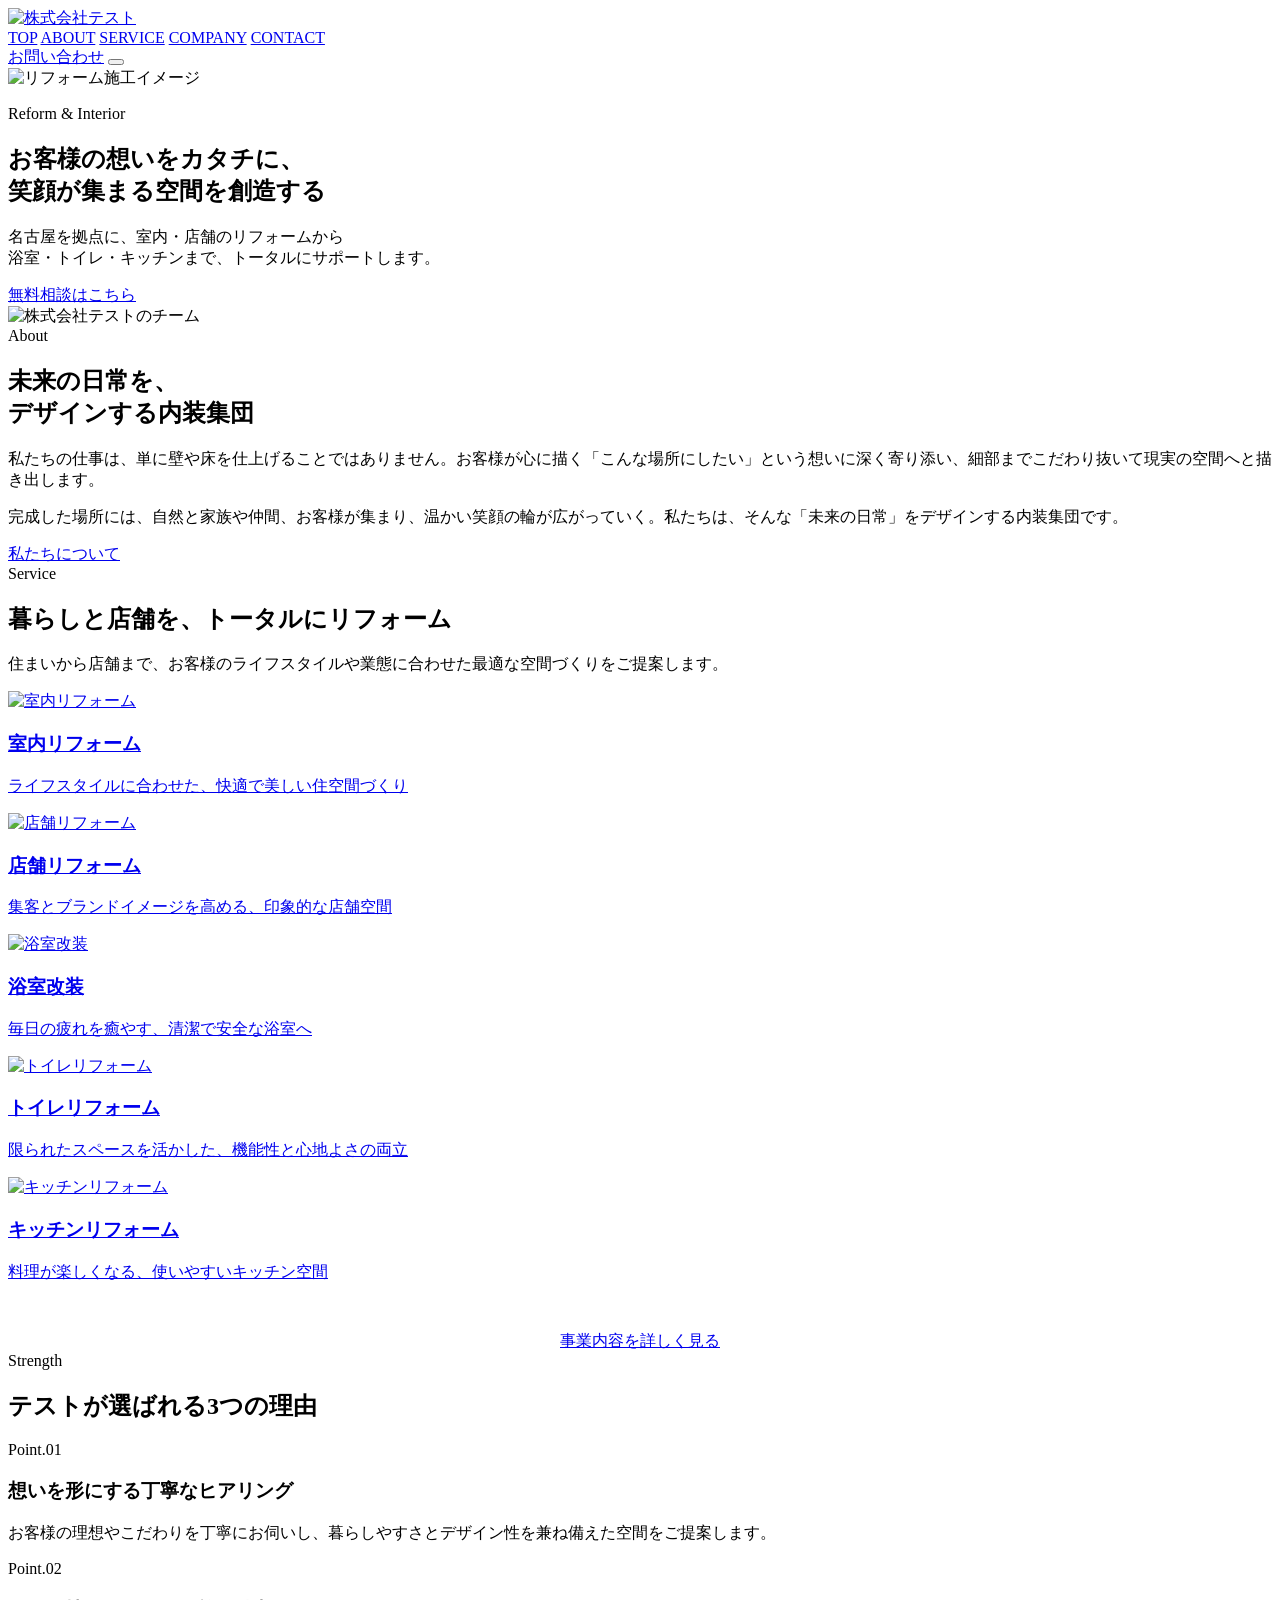
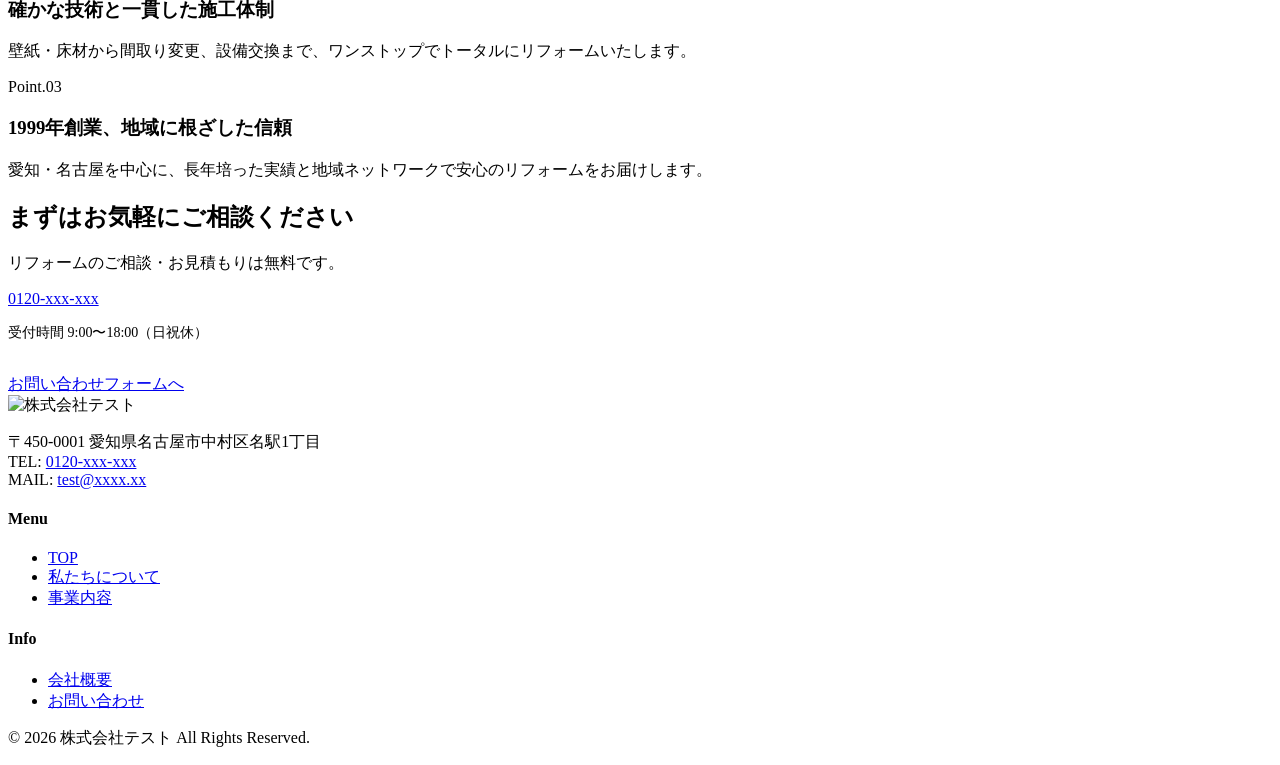
==== index.html @ 07894bcc "Add files via upload" ====
<!DOCTYPE html>
<html lang="ja">
<head>
  <meta charset="UTF-8">
  <meta name="viewport" content="width=device-width, initial-scale=1.0">
  <title>株式会社テスト｜名古屋のリフォーム・内装工事</title>
  <meta name="description" content="愛知県名古屋市の株式会社テストは、室内・店舗リフォーム、浴室・トイレ・キッチン改装を手がけます。お客様の想いをカタチに、笑顔が集まる空間を創造します。無料相談受付中。">
  <meta property="og:title" content="株式会社テスト｜名古屋のリフォーム・内装工事">
  <meta property="og:description" content="お客様の想いをカタチに、笑顔が集まる空間を創造する。名古屋を拠点にリフォーム・内装工事を手がけています。">
  <meta property="og:type" content="website">
  <meta property="og:image" content="images/ogp.svg">
  <meta property="og:locale" content="ja_JP">
  <link rel="icon" href="images/favicon.svg" type="image/svg+xml">
  <link rel="preconnect" href="https://fonts.googleapis.com">
  <link rel="preconnect" href="https://fonts.gstatic.com" crossorigin>
  <link href="https://fonts.googleapis.com/css2?family=Noto+Sans+JP:wght@400;500;700;800&display=swap" rel="stylesheet">
  <link rel="stylesheet" href="css/style.css">
  <script type="application/ld+json">
  {
    "@context": "https://schema.org",
    "@type": "LocalBusiness",
    "name": "株式会社テスト",
    "description": "室内・店舗リフォーム、浴室・トイレ・キッチン改装",
    "url": "https://example.com/",
    "telephone": "0120-xxx-xxx",
    "email": "test@xxxx.xx",
    "address": {
      "@type": "PostalAddress",
      "streetAddress": "名駅1丁目",
      "addressLocality": "名古屋市中村区",
      "addressRegion": "愛知県",
      "postalCode": "450-0001",
      "addressCountry": "JP"
    },
    "foundingDate": "1999-01-01",
    "founder": {
      "@type": "Person",
      "name": "山田 太郎"
    }
  }
  </script>
</head>
<body>

  <header class="site-header" id="siteHeader">
    <div class="header-inner">
      <a href="index.html" class="site-logo">
        <img src="images/logo.svg" alt="株式会社テスト" width="160" height="38">
      </a>
      <nav class="global-nav" id="globalNav">
        <a href="index.html" class="is-active">TOP</a>
        <a href="about.html">ABOUT</a>
        <a href="service.html">SERVICE</a>
        <a href="company.html">COMPANY</a>
        <a href="contact.html">CONTACT</a>
      </nav>
      <a href="contact.html" class="header-cta">お問い合わせ</a>
      <button class="menu-toggle" id="menuToggle" aria-label="メニューを開く">
        <span></span><span></span><span></span>
      </button>
    </div>
  </header>

  <main>
    <!-- HERO -->
    <section class="hero">
      <div class="hero__bg">
        <img src="images/hero-top.svg" alt="リフォーム施工イメージ">
      </div>
      <div class="hero__overlay"></div>
      <div class="hero__content">
        <p class="hero__label">Reform &amp; Interior</p>
        <h1 class="hero__title">お客様の想いをカタチに、<br>笑顔が集まる空間を創造する</h1>
        <p class="hero__lead">名古屋を拠点に、室内・店舗のリフォームから<br>浴室・トイレ・キッチンまで、トータルにサポートします。</p>
        <a href="contact.html" class="hero__cta">無料相談はこちら</a>
      </div>
    </section>

    <!-- ABOUT PREVIEW -->
    <section class="section">
      <div class="container">
        <div class="about-preview">
          <div class="about-preview__image">
            <img src="images/about-team.svg" alt="株式会社テストのチーム">
          </div>
          <div class="about-preview__text">
            <div class="section-header section-header--left">
              <span class="section-label">About</span>
              <h2 class="section-title">未来の日常を、<br>デザインする内装集団</h2>
            </div>
            <p>私たちの仕事は、単に壁や床を仕上げることではありません。お客様が心に描く「こんな場所にしたい」という想いに深く寄り添い、細部までこだわり抜いて現実の空間へと描き出します。</p>
            <p>完成した場所には、自然と家族や仲間、お客様が集まり、温かい笑顔の輪が広がっていく。私たちは、そんな「未来の日常」をデザインする内装集団です。</p>
            <a href="about.html" class="text-link">私たちについて</a>
          </div>
        </div>
      </div>
    </section>

    <!-- SERVICE -->
    <section class="section section--bg">
      <div class="container">
        <div class="section-header">
          <span class="section-label">Service</span>
          <h2 class="section-title">暮らしと店舗を、トータルにリフォーム</h2>
          <p class="section-lead">住まいから店舗まで、お客様のライフスタイルや業態に合わせた最適な空間づくりをご提案します。</p>
        </div>
        <div class="service-grid">
          <a href="service.html#interior" class="service-card">
            <div class="service-card__image">
              <img src="images/service-interior.svg" alt="室内リフォーム">
            </div>
            <div class="service-card__body">
              <h3 class="service-card__title">室内リフォーム</h3>
              <p class="service-card__text">ライフスタイルに合わせた、快適で美しい住空間づくり</p>
            </div>
          </a>
          <a href="service.html#store" class="service-card">
            <div class="service-card__image">
              <img src="images/service-store.svg" alt="店舗リフォーム">
            </div>
            <div class="service-card__body">
              <h3 class="service-card__title">店舗リフォーム</h3>
              <p class="service-card__text">集客とブランドイメージを高める、印象的な店舗空間</p>
            </div>
          </a>
          <a href="service.html#bathroom" class="service-card">
            <div class="service-card__image">
              <img src="images/service-bathroom.svg" alt="浴室改装">
            </div>
            <div class="service-card__body">
              <h3 class="service-card__title">浴室改装</h3>
              <p class="service-card__text">毎日の疲れを癒やす、清潔で安全な浴室へ</p>
            </div>
          </a>
          <a href="service.html#toilet" class="service-card">
            <div class="service-card__image">
              <img src="images/service-toilet.svg" alt="トイレリフォーム">
            </div>
            <div class="service-card__body">
              <h3 class="service-card__title">トイレリフォーム</h3>
              <p class="service-card__text">限られたスペースを活かした、機能性と心地よさの両立</p>
            </div>
          </a>
          <a href="service.html#kitchen" class="service-card">
            <div class="service-card__image">
              <img src="images/service-kitchen.svg" alt="キッチンリフォーム">
            </div>
            <div class="service-card__body">
              <h3 class="service-card__title">キッチンリフォーム</h3>
              <p class="service-card__text">料理が楽しくなる、使いやすいキッチン空間</p>
            </div>
          </a>
        </div>
        <div style="text-align:center; margin-top:48px;">
          <a href="service.html" class="text-link">事業内容を詳しく見る</a>
        </div>
      </div>
    </section>

    <!-- STRENGTH -->
    <section class="section">
      <div class="container">
        <div class="section-header">
          <span class="section-label">Strength</span>
          <h2 class="section-title">テストが選ばれる3つの理由</h2>
        </div>
        <div class="strength-list">
          <div class="strength-item">
            <div class="strength-item__number">Point.<span>01</span></div>
            <div>
              <h3 class="strength-item__title">想いを形にする丁寧なヒアリング</h3>
              <p class="strength-item__text">お客様の理想やこだわりを丁寧にお伺いし、暮らしやすさとデザイン性を兼ね備えた空間をご提案します。</p>
            </div>
          </div>
          <div class="strength-item">
            <div class="strength-item__number">Point.<span>02</span></div>
            <div>
              <h3 class="strength-item__title">確かな技術と一貫した施工体制</h3>
              <p class="strength-item__text">壁紙・床材から間取り変更、設備交換まで、ワンストップでトータルにリフォームいたします。</p>
            </div>
          </div>
          <div class="strength-item">
            <div class="strength-item__number">Point.<span>03</span></div>
            <div>
              <h3 class="strength-item__title">1999年創業、地域に根ざした信頼</h3>
              <p class="strength-item__text">愛知・名古屋を中心に、長年培った実績と地域ネットワークで安心のリフォームをお届けします。</p>
            </div>
          </div>
        </div>
      </div>
    </section>

    <!-- CTA -->
    <section class="section">
      <div class="container">
        <div class="cta-banner">
          <h2 class="cta-banner__title">まずはお気軽にご相談ください</h2>
          <p class="cta-banner__text">リフォームのご相談・お見積もりは無料です。</p>
          <p class="cta-banner__tel"><a href="tel:0120-xxx-xxx">0120-xxx-xxx</a></p>
          <p class="cta-banner__text" style="font-size:0.875rem; margin-bottom:32px;">受付時間 9:00〜18:00（日祝休）</p>
          <a href="contact.html" class="hero__cta">お問い合わせフォームへ</a>
        </div>
      </div>
    </section>
  </main>

  <footer class="site-footer">
    <div class="container">
      <div class="footer-inner">
        <div class="footer-brand">
          <img src="images/logo-white.svg" alt="株式会社テスト" width="160" height="38">
          <p>〒450-0001 愛知県名古屋市中村区名駅1丁目<br>
          TEL: <a href="tel:0120-xxx-xxx">0120-xxx-xxx</a><br>
          MAIL: <a href="mailto:test@xxxx.xx">test@xxxx.xx</a></p>
        </div>
        <div class="footer-nav">
          <div class="footer-nav__col">
            <h4>Menu</h4>
            <ul>
              <li><a href="index.html">TOP</a></li>
              <li><a href="about.html">私たちについて</a></li>
              <li><a href="service.html">事業内容</a></li>
            </ul>
          </div>
          <div class="footer-nav__col">
            <h4>Info</h4>
            <ul>
              <li><a href="company.html">会社概要</a></li>
              <li><a href="contact.html">お問い合わせ</a></li>
            </ul>
          </div>
        </div>
      </div>
      <div class="footer-bottom">
        <p>&copy; 2026 株式会社テスト All Rights Reserved.</p>
      </div>
    </div>
  </footer>

  <script src="js/main.js"></script>
</body>
</html>
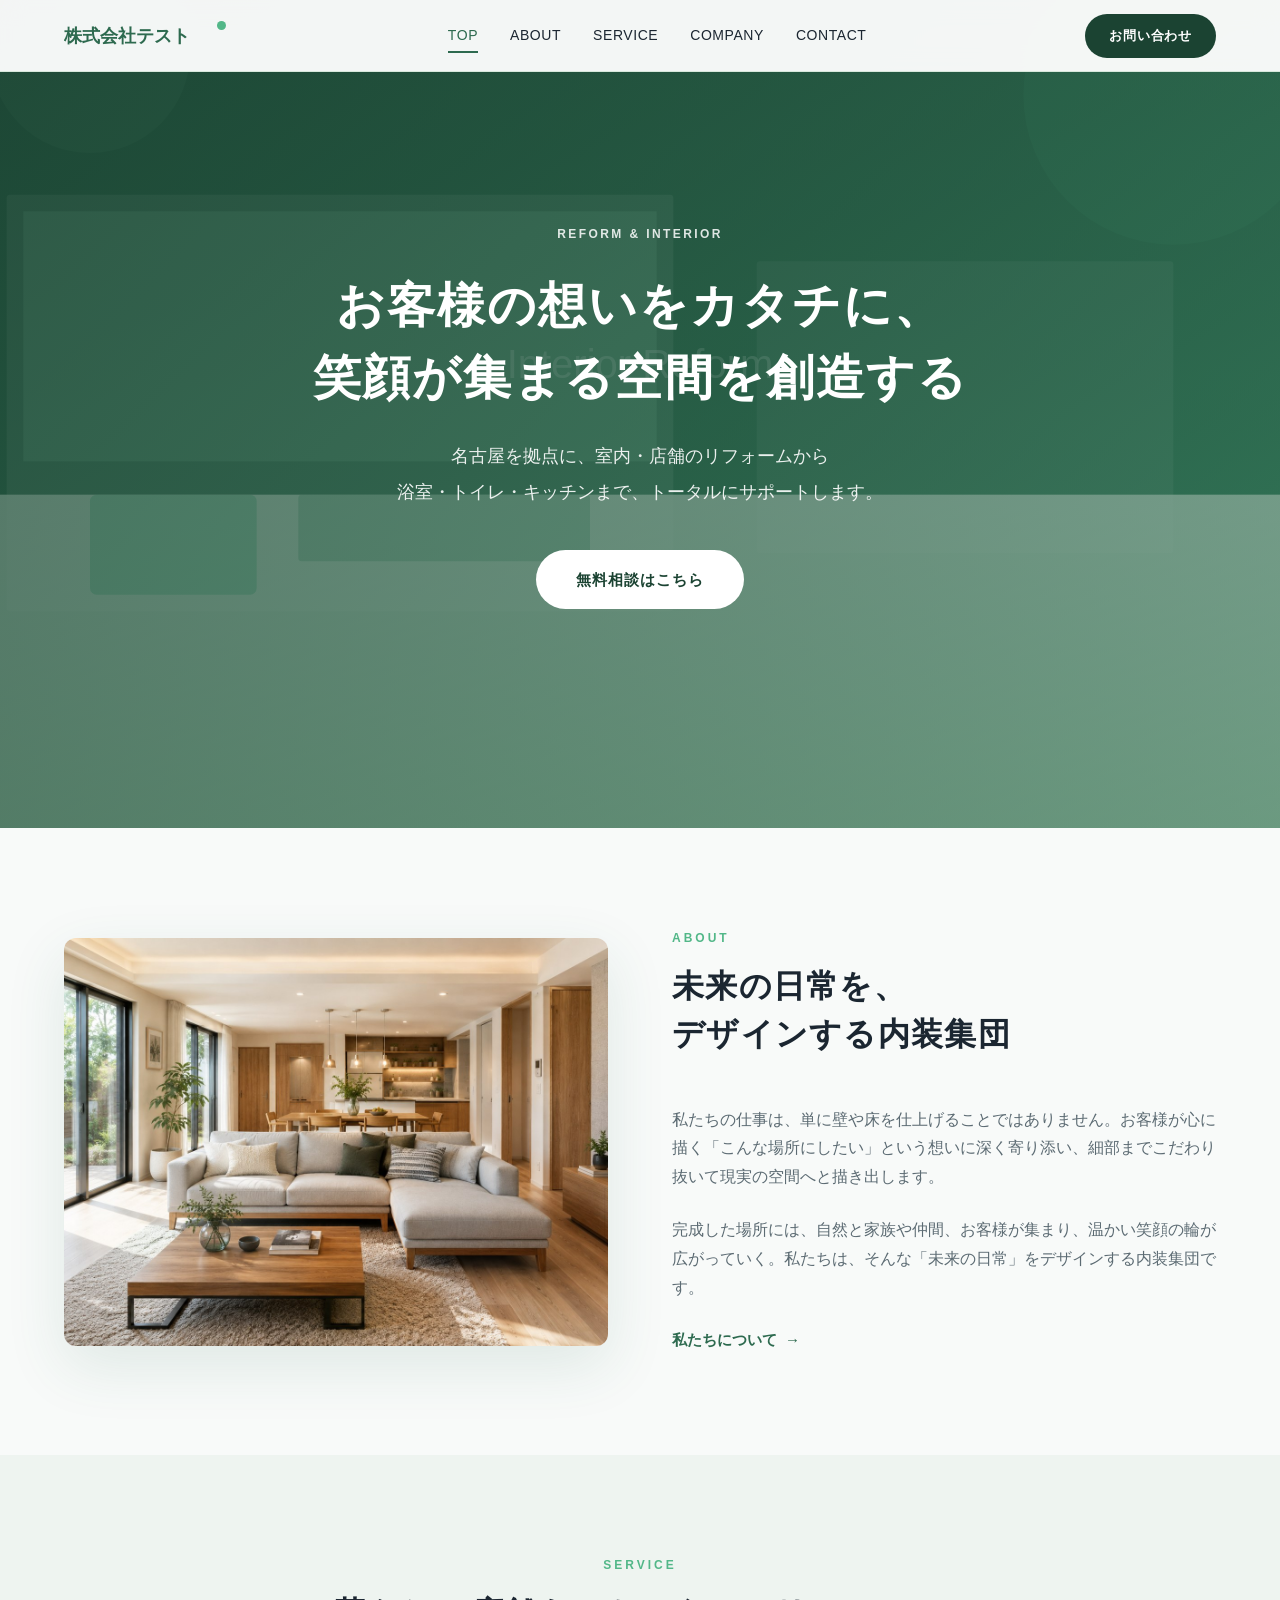
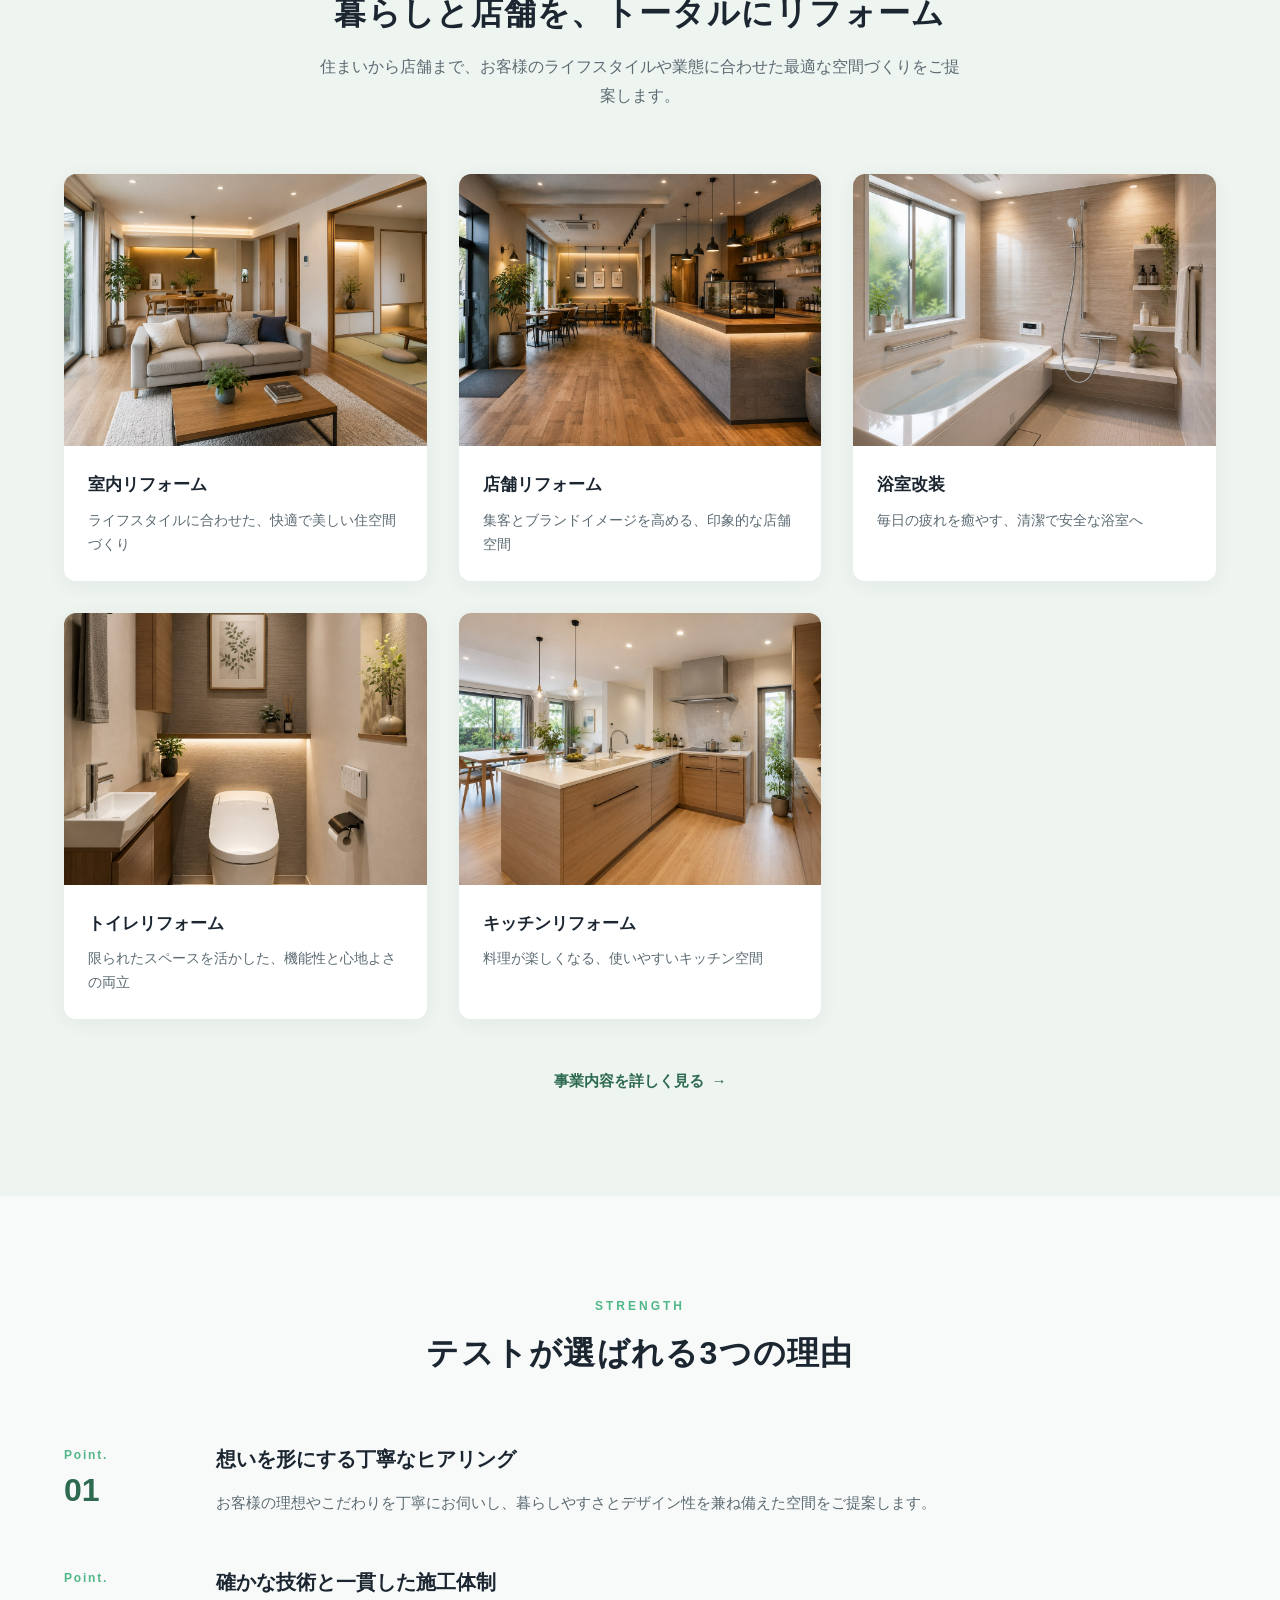
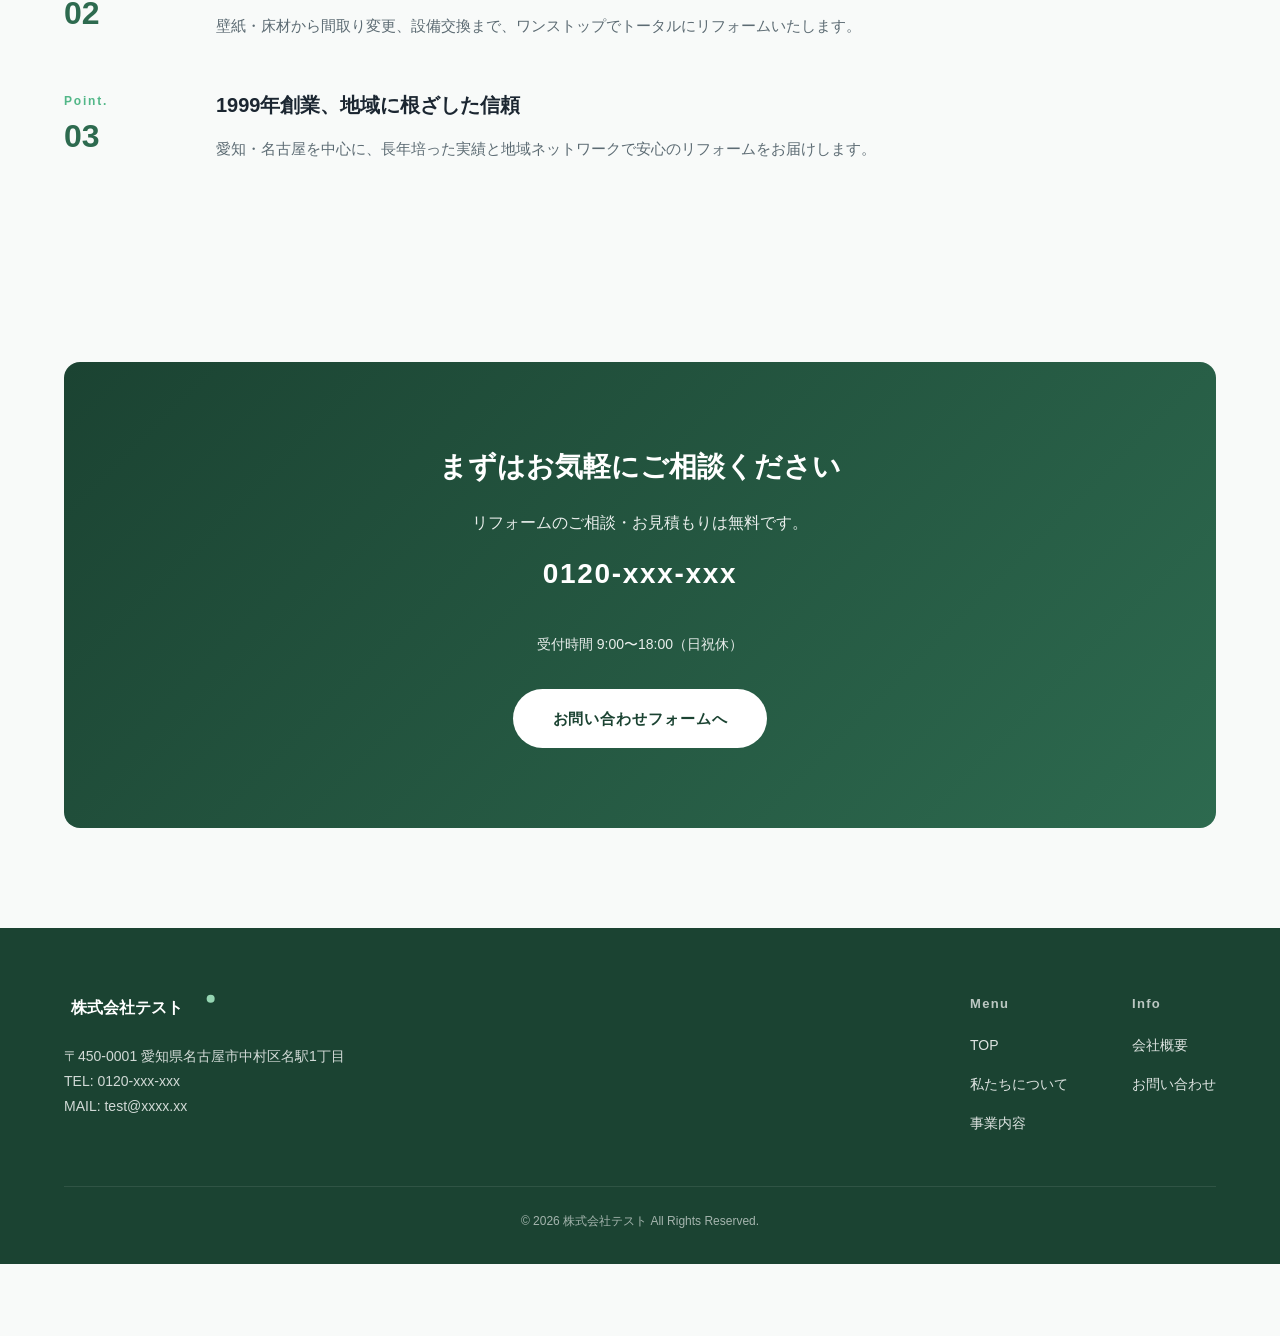
==== commit f0beae27: "Add files via upload" ====
--- a/index.html
+++ b/index.html
@@ -81,7 +81,7 @@
       <div class="container">
         <div class="about-preview">
           <div class="about-preview__image">
-            <img src="images/about-team.svg" alt="株式会社テストのチーム">
+            <img src="images/photos/photo-about.jpg" alt="株式会社テストの施工事例">
           </div>
           <div class="about-preview__text">
             <div class="section-header section-header--left">
@@ -107,7 +107,7 @@
         <div class="service-grid">
           <a href="service.html#interior" class="service-card">
             <div class="service-card__image">
-              <img src="images/service-interior.svg" alt="室内リフォーム">
+              <img src="images/photos/photo-room.jpg" alt="室内リフォーム">
             </div>
             <div class="service-card__body">
               <h3 class="service-card__title">室内リフォーム</h3>
@@ -116,7 +116,7 @@
           </a>
           <a href="service.html#store" class="service-card">
             <div class="service-card__image">
-              <img src="images/service-store.svg" alt="店舗リフォーム">
+              <img src="images/photos/photo-shop.jpg" alt="店舗リフォーム">
             </div>
             <div class="service-card__body">
               <h3 class="service-card__title">店舗リフォーム</h3>
@@ -125,7 +125,7 @@
           </a>
           <a href="service.html#bathroom" class="service-card">
             <div class="service-card__image">
-              <img src="images/service-bathroom.svg" alt="浴室改装">
+              <img src="images/photos/photo-bath.jpg" alt="浴室改装">
             </div>
             <div class="service-card__body">
               <h3 class="service-card__title">浴室改装</h3>
@@ -134,7 +134,7 @@
           </a>
           <a href="service.html#toilet" class="service-card">
             <div class="service-card__image">
-              <img src="images/service-toilet.svg" alt="トイレリフォーム">
+              <img src="images/photos/photo-toilet.jpg" alt="トイレリフォーム">
             </div>
             <div class="service-card__body">
               <h3 class="service-card__title">トイレリフォーム</h3>
@@ -143,7 +143,7 @@
           </a>
           <a href="service.html#kitchen" class="service-card">
             <div class="service-card__image">
-              <img src="images/service-kitchen.svg" alt="キッチンリフォーム">
+              <img src="images/photos/photo-kitchen.jpg" alt="キッチンリフォーム">
             </div>
             <div class="service-card__body">
               <h3 class="service-card__title">キッチンリフォーム</h3>
--- a/css/style.css
+++ b/css/style.css
@@ -0,0 +1,1203 @@
+/* ===================================================
+   株式会社テスト - Corporate Site Styles
+   =================================================== */
+
+:root {
+  --color-primary: #2D6A4F;
+  --color-primary-dark: #1B4332;
+  --color-accent: #52B788;
+  --color-accent-light: #95D5B2;
+  --color-bg: #F8FAF9;
+  --color-bg-section: #EEF4F0;
+  --color-text: #1B2631;
+  --color-text-sub: #5C6B73;
+  --color-white: #ffffff;
+  --color-border: #D8E8DC;
+  --font-main: 'Noto Sans JP', sans-serif;
+  --header-height: 72px;
+  --container-max: 1200px;
+  --transition: 0.3s ease;
+}
+
+*, *::before, *::after {
+  box-sizing: border-box;
+  margin: 0;
+  padding: 0;
+}
+
+html {
+  scroll-behavior: smooth;
+  font-size: 16px;
+}
+
+body {
+  font-family: var(--font-main);
+  color: var(--color-text);
+  background: var(--color-bg);
+  line-height: 1.8;
+  -webkit-font-smoothing: antialiased;
+}
+
+img {
+  max-width: 100%;
+  height: auto;
+  display: block;
+}
+
+a {
+  color: inherit;
+  text-decoration: none;
+  transition: color var(--transition), opacity var(--transition);
+}
+
+a:hover {
+  color: var(--color-primary);
+}
+
+ul, ol {
+  list-style: none;
+}
+
+.container {
+  width: 100%;
+  max-width: var(--container-max);
+  margin: 0 auto;
+  padding: 0 24px;
+}
+
+/* ===================================================
+   HEADER
+   =================================================== */
+.site-header {
+  position: fixed;
+  top: 0;
+  left: 0;
+  right: 0;
+  z-index: 1000;
+  height: var(--header-height);
+  background: rgba(255, 255, 255, 0.95);
+  backdrop-filter: blur(12px);
+  border-bottom: 1px solid var(--color-border);
+  transition: box-shadow var(--transition);
+}
+
+.site-header.is-scrolled {
+  box-shadow: 0 2px 20px rgba(27, 67, 50, 0.08);
+}
+
+.header-inner {
+  display: flex;
+  align-items: center;
+  justify-content: space-between;
+  height: var(--header-height);
+  max-width: var(--container-max);
+  margin: 0 auto;
+  padding: 0 24px;
+}
+
+.site-logo img {
+  height: 36px;
+  width: auto;
+}
+
+.global-nav {
+  display: flex;
+  align-items: center;
+  gap: 32px;
+}
+
+.global-nav a {
+  font-size: 0.875rem;
+  font-weight: 500;
+  letter-spacing: 0.04em;
+  position: relative;
+}
+
+.global-nav a::after {
+  content: '';
+  position: absolute;
+  bottom: -4px;
+  left: 0;
+  width: 0;
+  height: 2px;
+  background: var(--color-primary);
+  transition: width var(--transition);
+}
+
+.global-nav a:hover::after,
+.global-nav a.is-active::after {
+  width: 100%;
+}
+
+.global-nav a.is-active {
+  color: var(--color-primary);
+}
+
+.header-cta {
+  display: inline-flex;
+  align-items: center;
+  padding: 10px 24px;
+  background: var(--color-primary-dark);
+  color: var(--color-white) !important;
+  font-size: 0.8125rem;
+  font-weight: 700;
+  border-radius: 50px;
+  letter-spacing: 0.06em;
+  transition: background var(--transition), transform var(--transition);
+}
+
+.header-cta:hover {
+  background: var(--color-primary);
+  transform: translateY(-1px);
+  color: var(--color-white) !important;
+}
+
+.menu-toggle {
+  display: none;
+  flex-direction: column;
+  gap: 6px;
+  background: none;
+  border: none;
+  cursor: pointer;
+  padding: 8px;
+}
+
+.menu-toggle span {
+  display: block;
+  width: 24px;
+  height: 2px;
+  background: var(--color-text);
+  transition: var(--transition);
+}
+
+.menu-toggle.is-open span:nth-child(1) {
+  transform: rotate(45deg) translate(5px, 6px);
+}
+
+.menu-toggle.is-open span:nth-child(2) {
+  opacity: 0;
+}
+
+.menu-toggle.is-open span:nth-child(3) {
+  transform: rotate(-45deg) translate(5px, -6px);
+}
+
+/* ===================================================
+   HERO
+   =================================================== */
+.hero {
+  position: relative;
+  min-height: 100vh;
+  display: flex;
+  align-items: center;
+  justify-content: center;
+  overflow: hidden;
+  margin-top: calc(-1 * var(--header-height));
+  padding-top: var(--header-height);
+}
+
+.hero--sub {
+  min-height: 50vh;
+}
+
+.hero__bg {
+  position: absolute;
+  inset: 0;
+  z-index: 0;
+}
+
+.hero__bg img {
+  width: 100%;
+  height: 100%;
+  object-fit: cover;
+}
+
+.hero__overlay {
+  position: absolute;
+  inset: 0;
+  background: linear-gradient(
+    135deg,
+    rgba(27, 67, 50, 0.75) 0%,
+    rgba(45, 106, 79, 0.55) 100%
+  );
+  z-index: 1;
+}
+
+.hero__content {
+  position: relative;
+  z-index: 2;
+  text-align: center;
+  color: var(--color-white);
+  padding: 40px 24px;
+  max-width: 900px;
+}
+
+.hero__label {
+  display: inline-block;
+  font-size: 0.75rem;
+  font-weight: 700;
+  letter-spacing: 0.2em;
+  text-transform: uppercase;
+  margin-bottom: 24px;
+  opacity: 0.85;
+}
+
+.hero__title {
+  font-size: clamp(1.75rem, 5vw, 3rem);
+  font-weight: 800;
+  line-height: 1.5;
+  margin-bottom: 24px;
+  letter-spacing: 0.04em;
+}
+
+.hero__lead {
+  font-size: clamp(0.9375rem, 2vw, 1.125rem);
+  line-height: 2;
+  opacity: 0.9;
+  margin-bottom: 40px;
+}
+
+.hero__cta {
+  display: inline-flex;
+  align-items: center;
+  gap: 8px;
+  padding: 16px 40px;
+  background: var(--color-white);
+  color: var(--color-primary-dark) !important;
+  font-size: 0.9375rem;
+  font-weight: 700;
+  border-radius: 50px;
+  letter-spacing: 0.06em;
+  transition: transform var(--transition), box-shadow var(--transition);
+}
+
+.hero__cta:hover {
+  transform: translateY(-2px);
+  box-shadow: 0 8px 24px rgba(0, 0, 0, 0.2);
+  color: var(--color-primary-dark) !important;
+}
+
+/* ===================================================
+   SECTION COMMON
+   =================================================== */
+.section {
+  padding: 100px 0;
+}
+
+.section--bg {
+  background: var(--color-bg-section);
+}
+
+.section-header {
+  text-align: center;
+  margin-bottom: 64px;
+}
+
+.section-header--left {
+  text-align: left;
+  margin-bottom: 48px;
+}
+
+.section-label {
+  display: block;
+  font-size: 0.75rem;
+  font-weight: 700;
+  letter-spacing: 0.25em;
+  text-transform: uppercase;
+  color: var(--color-accent);
+  margin-bottom: 12px;
+}
+
+.section-title {
+  font-size: clamp(1.5rem, 3vw, 2rem);
+  font-weight: 800;
+  line-height: 1.5;
+  letter-spacing: 0.04em;
+}
+
+.section-lead {
+  margin-top: 16px;
+  color: var(--color-text-sub);
+  font-size: 1rem;
+  max-width: 640px;
+}
+
+.section-header .section-lead {
+  margin-left: auto;
+  margin-right: auto;
+}
+
+/* ===================================================
+   ABOUT PREVIEW
+   =================================================== */
+.about-preview {
+  display: grid;
+  grid-template-columns: 1fr 1fr;
+  gap: 64px;
+  align-items: center;
+}
+
+.about-preview__image {
+  border-radius: 12px;
+  overflow: hidden;
+  box-shadow: 0 20px 60px rgba(45, 106, 79, 0.12);
+}
+
+.about-preview__image img {
+  width: 100%;
+  aspect-ratio: 4 / 3;
+  object-fit: cover;
+}
+
+.about-preview__text p {
+  margin-bottom: 24px;
+  color: var(--color-text-sub);
+}
+
+.text-link {
+  display: inline-flex;
+  align-items: center;
+  gap: 8px;
+  font-weight: 700;
+  color: var(--color-primary);
+  font-size: 0.9375rem;
+}
+
+.text-link::after {
+  content: '→';
+  transition: transform var(--transition);
+}
+
+.text-link:hover::after {
+  transform: translateX(4px);
+}
+
+/* ===================================================
+   SERVICE CARDS
+   =================================================== */
+.service-grid {
+  display: grid;
+  grid-template-columns: repeat(3, 1fr);
+  gap: 32px;
+}
+
+.service-card {
+  background: var(--color-white);
+  border-radius: 12px;
+  overflow: hidden;
+  box-shadow: 0 4px 20px rgba(45, 106, 79, 0.06);
+  transition: transform var(--transition), box-shadow var(--transition);
+}
+
+.service-card:hover {
+  transform: translateY(-4px);
+  box-shadow: 0 12px 40px rgba(45, 106, 79, 0.12);
+}
+
+.service-card__image img {
+  width: 100%;
+  aspect-ratio: 4 / 3;
+  object-fit: cover;
+}
+
+.service-card__body {
+  padding: 24px;
+}
+
+.service-card__title {
+  font-size: 1.0625rem;
+  font-weight: 700;
+  margin-bottom: 8px;
+}
+
+.service-card__text {
+  font-size: 0.875rem;
+  color: var(--color-text-sub);
+  line-height: 1.7;
+}
+
+/* ===================================================
+   STRENGTH / FEATURE
+   =================================================== */
+.strength-list {
+  display: flex;
+  flex-direction: column;
+  gap: 48px;
+}
+
+.strength-item {
+  display: grid;
+  grid-template-columns: 120px 1fr;
+  gap: 32px;
+  align-items: start;
+}
+
+.strength-item__number {
+  font-size: 0.75rem;
+  font-weight: 700;
+  letter-spacing: 0.15em;
+  color: var(--color-accent);
+  padding-top: 4px;
+}
+
+.strength-item__number span {
+  display: block;
+  font-size: 2rem;
+  font-weight: 800;
+  color: var(--color-primary);
+  letter-spacing: 0;
+  line-height: 1.2;
+  margin-top: 4px;
+}
+
+.strength-item__title {
+  font-size: 1.25rem;
+  font-weight: 700;
+  margin-bottom: 12px;
+}
+
+.strength-item__text {
+  color: var(--color-text-sub);
+  font-size: 0.9375rem;
+}
+
+/* ===================================================
+   CTA BANNER
+   =================================================== */
+.cta-banner {
+  background: linear-gradient(135deg, var(--color-primary-dark), var(--color-primary));
+  color: var(--color-white);
+  text-align: center;
+  padding: 80px 24px;
+  border-radius: 16px;
+}
+
+.cta-banner__title {
+  font-size: clamp(1.25rem, 3vw, 1.75rem);
+  font-weight: 800;
+  margin-bottom: 16px;
+}
+
+.cta-banner__text {
+  opacity: 0.9;
+  margin-bottom: 12px;
+}
+
+.cta-banner__tel {
+  font-size: 1.75rem;
+  font-weight: 800;
+  letter-spacing: 0.06em;
+  margin-bottom: 32px;
+}
+
+.cta-banner__tel a {
+  color: var(--color-white);
+}
+
+.cta-banner__tel a:hover {
+  opacity: 0.85;
+  color: var(--color-white);
+}
+
+.cta-banner .hero__cta {
+  background: var(--color-white);
+}
+
+/* ===================================================
+   PAGE HERO (sub pages)
+   =================================================== */
+.page-hero {
+  position: relative;
+  min-height: 360px;
+  display: flex;
+  align-items: center;
+  justify-content: center;
+  margin-top: calc(-1 * var(--header-height));
+  padding-top: calc(var(--header-height) + 40px);
+  padding-bottom: 40px;
+  overflow: hidden;
+}
+
+.page-hero__bg {
+  position: absolute;
+  inset: 0;
+}
+
+.page-hero__bg img {
+  width: 100%;
+  height: 100%;
+  object-fit: cover;
+}
+
+.page-hero__overlay {
+  position: absolute;
+  inset: 0;
+  background: linear-gradient(135deg, rgba(27, 67, 50, 0.8), rgba(45, 106, 79, 0.6));
+}
+
+.page-hero__content {
+  position: relative;
+  z-index: 1;
+  text-align: center;
+  color: var(--color-white);
+}
+
+.page-hero__label {
+  font-size: 0.75rem;
+  font-weight: 700;
+  letter-spacing: 0.25em;
+  text-transform: uppercase;
+  opacity: 0.85;
+  margin-bottom: 12px;
+}
+
+.page-hero__title {
+  font-size: clamp(1.75rem, 4vw, 2.5rem);
+  font-weight: 800;
+}
+
+.page-hero__lead {
+  margin-top: 16px;
+  opacity: 0.9;
+  font-size: 1rem;
+}
+
+/* ===================================================
+   BREADCRUMB
+   =================================================== */
+.breadcrumb {
+  padding: 16px 0;
+  font-size: 0.8125rem;
+  color: var(--color-text-sub);
+}
+
+.breadcrumb ol {
+  display: flex;
+  flex-wrap: wrap;
+  gap: 8px;
+}
+
+.breadcrumb li + li::before {
+  content: '>';
+  margin-right: 8px;
+  opacity: 0.5;
+}
+
+.breadcrumb a:hover {
+  color: var(--color-primary);
+}
+
+/* ===================================================
+   ABOUT PAGE
+   =================================================== */
+.philosophy-box {
+  text-align: center;
+  padding: 64px 40px;
+  background: var(--color-white);
+  border-radius: 16px;
+  box-shadow: 0 4px 24px rgba(45, 106, 79, 0.06);
+  margin-bottom: 80px;
+}
+
+.philosophy-box__quote {
+  font-size: clamp(1.125rem, 2.5vw, 1.5rem);
+  font-weight: 700;
+  color: var(--color-primary);
+  line-height: 1.8;
+  margin-bottom: 24px;
+}
+
+.philosophy-box__text {
+  color: var(--color-text-sub);
+  max-width: 640px;
+  margin: 0 auto;
+}
+
+.values-grid {
+  display: grid;
+  grid-template-columns: repeat(3, 1fr);
+  gap: 32px;
+}
+
+.value-card {
+  text-align: center;
+  padding: 40px 24px;
+  background: var(--color-white);
+  border-radius: 12px;
+  box-shadow: 0 4px 20px rgba(45, 106, 79, 0.06);
+}
+
+.value-card__number {
+  font-size: 2rem;
+  font-weight: 800;
+  color: var(--color-accent);
+  margin-bottom: 16px;
+}
+
+.value-card__title {
+  font-size: 1.125rem;
+  font-weight: 700;
+  margin-bottom: 12px;
+}
+
+.value-card__text {
+  font-size: 0.875rem;
+  color: var(--color-text-sub);
+}
+
+.content-block {
+  display: grid;
+  grid-template-columns: 1fr 1fr;
+  gap: 64px;
+  align-items: center;
+}
+
+.content-block--reverse {
+  direction: rtl;
+}
+
+.content-block--reverse > * {
+  direction: ltr;
+}
+
+.content-block__image {
+  border-radius: 12px;
+  overflow: hidden;
+  box-shadow: 0 12px 40px rgba(45, 106, 79, 0.1);
+}
+
+.content-block__image img {
+  width: 100%;
+  aspect-ratio: 4 / 3;
+  object-fit: cover;
+}
+
+.content-block__text p {
+  margin-bottom: 20px;
+  color: var(--color-text-sub);
+}
+
+/* ===================================================
+   SERVICE PAGE
+   =================================================== */
+.service-detail {
+  display: grid;
+  grid-template-columns: 1fr 1fr;
+  gap: 64px;
+  align-items: center;
+  padding: 64px 0;
+  border-bottom: 1px solid var(--color-border);
+}
+
+.service-detail:last-child {
+  border-bottom: none;
+}
+
+.service-detail--reverse {
+  direction: rtl;
+}
+
+.service-detail--reverse > * {
+  direction: ltr;
+}
+
+.service-detail__label {
+  font-size: 0.75rem;
+  font-weight: 700;
+  letter-spacing: 0.15em;
+  color: var(--color-accent);
+  margin-bottom: 8px;
+}
+
+.service-detail__label span {
+  font-size: 2rem;
+  font-weight: 800;
+  color: var(--color-primary);
+  display: block;
+  letter-spacing: 0;
+  margin-top: 4px;
+}
+
+.service-detail__title {
+  font-size: 1.5rem;
+  font-weight: 800;
+  margin-bottom: 20px;
+}
+
+.service-detail__text p {
+  margin-bottom: 16px;
+  color: var(--color-text-sub);
+  font-size: 0.9375rem;
+}
+
+.service-detail__image {
+  border-radius: 12px;
+  overflow: hidden;
+  box-shadow: 0 12px 40px rgba(45, 106, 79, 0.1);
+}
+
+.service-detail__image img {
+  width: 100%;
+  aspect-ratio: 4 / 3;
+  object-fit: cover;
+}
+
+/* ===================================================
+   COMPANY PAGE
+   =================================================== */
+.greeting {
+  display: grid;
+  grid-template-columns: 280px 1fr;
+  gap: 48px;
+  align-items: start;
+  margin-bottom: 80px;
+}
+
+.greeting__photo {
+  border-radius: 12px;
+  overflow: hidden;
+  box-shadow: 0 12px 40px rgba(45, 106, 79, 0.1);
+}
+
+.greeting__photo img {
+  width: 100%;
+  aspect-ratio: 3 / 4;
+  object-fit: cover;
+}
+
+.greeting__name {
+  font-size: 0.875rem;
+  color: var(--color-text-sub);
+  margin-bottom: 24px;
+}
+
+.greeting__name strong {
+  display: block;
+  font-size: 1.25rem;
+  color: var(--color-text);
+  margin-top: 4px;
+}
+
+.greeting__text p {
+  margin-bottom: 20px;
+  color: var(--color-text-sub);
+}
+
+.company-table {
+  width: 100%;
+  border-collapse: collapse;
+  background: var(--color-white);
+  border-radius: 12px;
+  overflow: hidden;
+  box-shadow: 0 4px 20px rgba(45, 106, 79, 0.06);
+}
+
+.company-table th,
+.company-table td {
+  padding: 20px 32px;
+  text-align: left;
+  border-bottom: 1px solid var(--color-border);
+  font-size: 0.9375rem;
+}
+
+.company-table th {
+  width: 200px;
+  background: var(--color-bg-section);
+  font-weight: 700;
+  white-space: nowrap;
+}
+
+.company-table tr:last-child th,
+.company-table tr:last-child td {
+  border-bottom: none;
+}
+
+.company-table td {
+  color: var(--color-text-sub);
+}
+
+.map-container {
+  margin-top: 64px;
+  border-radius: 12px;
+  overflow: hidden;
+  box-shadow: 0 4px 20px rgba(45, 106, 79, 0.06);
+}
+
+.map-container iframe {
+  width: 100%;
+  height: 400px;
+  border: none;
+  display: block;
+}
+
+.map-info {
+  margin-top: 16px;
+  font-size: 0.9375rem;
+  color: var(--color-text-sub);
+}
+
+/* ===================================================
+   CONTACT PAGE
+   =================================================== */
+.contact-info {
+  display: grid;
+  grid-template-columns: 1fr 1fr;
+  gap: 32px;
+  margin-bottom: 64px;
+}
+
+.contact-info__card {
+  background: var(--color-white);
+  padding: 40px;
+  border-radius: 12px;
+  box-shadow: 0 4px 20px rgba(45, 106, 79, 0.06);
+  text-align: center;
+}
+
+.contact-info__icon {
+  font-size: 2rem;
+  margin-bottom: 16px;
+}
+
+.contact-info__label {
+  font-size: 0.875rem;
+  font-weight: 700;
+  color: var(--color-primary);
+  margin-bottom: 8px;
+}
+
+.contact-info__value {
+  font-size: 1.5rem;
+  font-weight: 800;
+  letter-spacing: 0.04em;
+}
+
+.contact-info__value a {
+  color: var(--color-text);
+}
+
+.contact-info__note {
+  margin-top: 8px;
+  font-size: 0.8125rem;
+  color: var(--color-text-sub);
+}
+
+.contact-form {
+  background: var(--color-white);
+  padding: 48px;
+  border-radius: 16px;
+  box-shadow: 0 4px 24px rgba(45, 106, 79, 0.06);
+}
+
+.form-group {
+  margin-bottom: 24px;
+}
+
+.form-group label {
+  display: block;
+  font-size: 0.875rem;
+  font-weight: 700;
+  margin-bottom: 8px;
+}
+
+.form-group label .required {
+  display: inline-block;
+  background: #e74c3c;
+  color: var(--color-white);
+  font-size: 0.6875rem;
+  padding: 2px 8px;
+  border-radius: 4px;
+  margin-left: 8px;
+  vertical-align: middle;
+}
+
+.form-group input,
+.form-group select,
+.form-group textarea {
+  width: 100%;
+  padding: 14px 16px;
+  border: 1px solid var(--color-border);
+  border-radius: 8px;
+  font-family: var(--font-main);
+  font-size: 0.9375rem;
+  transition: border-color var(--transition);
+  background: var(--color-bg);
+}
+
+.form-group input:focus,
+.form-group select:focus,
+.form-group textarea:focus {
+  outline: none;
+  border-color: var(--color-primary);
+  background: var(--color-white);
+}
+
+.form-group textarea {
+  min-height: 160px;
+  resize: vertical;
+}
+
+.form-row {
+  display: grid;
+  grid-template-columns: 1fr 1fr;
+  gap: 24px;
+}
+
+.checkbox-group {
+  display: flex;
+  flex-wrap: wrap;
+  gap: 16px;
+}
+
+.checkbox-group label {
+  display: flex;
+  align-items: center;
+  gap: 8px;
+  font-weight: 400;
+  cursor: pointer;
+}
+
+.checkbox-group input[type="checkbox"] {
+  width: auto;
+}
+
+.form-privacy {
+  margin: 32px 0;
+  padding: 20px;
+  background: var(--color-bg-section);
+  border-radius: 8px;
+  font-size: 0.8125rem;
+  color: var(--color-text-sub);
+}
+
+.form-privacy label {
+  display: flex;
+  align-items: flex-start;
+  gap: 8px;
+  font-weight: 400;
+  cursor: pointer;
+}
+
+.form-privacy input {
+  width: auto;
+  margin-top: 4px;
+}
+
+.form-submit {
+  text-align: center;
+}
+
+.btn-submit {
+  display: inline-flex;
+  align-items: center;
+  justify-content: center;
+  padding: 16px 64px;
+  background: var(--color-primary-dark);
+  color: var(--color-white);
+  font-family: var(--font-main);
+  font-size: 1rem;
+  font-weight: 700;
+  border: none;
+  border-radius: 50px;
+  cursor: pointer;
+  letter-spacing: 0.06em;
+  transition: background var(--transition), transform var(--transition);
+}
+
+.btn-submit:hover {
+  background: var(--color-primary);
+  transform: translateY(-2px);
+}
+
+/* ===================================================
+   FOOTER
+   =================================================== */
+.site-footer {
+  background: var(--color-primary-dark);
+  color: var(--color-white);
+  padding: 64px 0 32px;
+}
+
+.footer-inner {
+  display: grid;
+  grid-template-columns: 1fr 1fr;
+  gap: 48px;
+  margin-bottom: 48px;
+}
+
+.footer-brand img {
+  height: 32px;
+  margin-bottom: 20px;
+}
+
+.footer-brand p {
+  font-size: 0.875rem;
+  opacity: 0.8;
+  line-height: 1.8;
+}
+
+.footer-nav {
+  display: flex;
+  gap: 64px;
+  justify-content: flex-end;
+}
+
+.footer-nav__col h4 {
+  font-size: 0.8125rem;
+  font-weight: 700;
+  letter-spacing: 0.1em;
+  margin-bottom: 16px;
+  opacity: 0.7;
+}
+
+.footer-nav__col ul {
+  display: flex;
+  flex-direction: column;
+  gap: 10px;
+}
+
+.footer-nav__col a {
+  font-size: 0.875rem;
+  opacity: 0.85;
+}
+
+.footer-nav__col a:hover {
+  opacity: 1;
+  color: var(--color-accent-light);
+}
+
+.footer-bottom {
+  border-top: 1px solid rgba(255, 255, 255, 0.15);
+  padding-top: 24px;
+  text-align: center;
+  font-size: 0.75rem;
+  opacity: 0.6;
+}
+
+/* ===================================================
+   RESPONSIVE
+   =================================================== */
+@media (max-width: 1024px) {
+  .service-grid {
+    grid-template-columns: repeat(2, 1fr);
+  }
+
+  .values-grid {
+    grid-template-columns: repeat(2, 1fr);
+  }
+}
+
+@media (max-width: 768px) {
+  .section {
+    padding: 64px 0;
+  }
+
+  .menu-toggle {
+    display: flex;
+  }
+
+  .global-nav {
+    position: fixed;
+    top: var(--header-height);
+    left: 0;
+    right: 0;
+    bottom: 0;
+    flex-direction: column;
+    justify-content: center;
+    gap: 32px;
+    background: rgba(255, 255, 255, 0.98);
+    transform: translateX(100%);
+    transition: transform var(--transition);
+    z-index: 999;
+  }
+
+  .global-nav.is-open {
+    transform: translateX(0);
+  }
+
+  .global-nav a {
+    font-size: 1.125rem;
+  }
+
+  .header-cta {
+    display: none;
+  }
+
+  .about-preview,
+  .content-block,
+  .service-detail,
+  .greeting {
+    grid-template-columns: 1fr;
+    gap: 32px;
+  }
+
+  .content-block--reverse,
+  .service-detail--reverse {
+    direction: ltr;
+  }
+
+  .service-grid {
+    grid-template-columns: 1fr;
+  }
+
+  .values-grid {
+    grid-template-columns: 1fr;
+  }
+
+  .strength-item {
+    grid-template-columns: 80px 1fr;
+    gap: 16px;
+  }
+
+  .contact-info {
+    grid-template-columns: 1fr;
+  }
+
+  .form-row {
+    grid-template-columns: 1fr;
+  }
+
+  .contact-form {
+    padding: 32px 24px;
+  }
+
+  .footer-inner {
+    grid-template-columns: 1fr;
+  }
+
+  .footer-nav {
+    justify-content: flex-start;
+    gap: 32px;
+  }
+
+  .company-table th {
+    width: 120px;
+    padding: 16px;
+  }
+
+  .company-table td {
+    padding: 16px;
+  }
+
+  .greeting {
+    grid-template-columns: 1fr;
+  }
+
+  .greeting__photo {
+    max-width: 240px;
+  }
+}
+
+@media (max-width: 480px) {
+  .hero__title {
+    font-size: 1.5rem;
+  }
+
+  .cta-banner {
+    padding: 48px 20px;
+  }
+
+  .philosophy-box {
+    padding: 40px 24px;
+  }
+}
